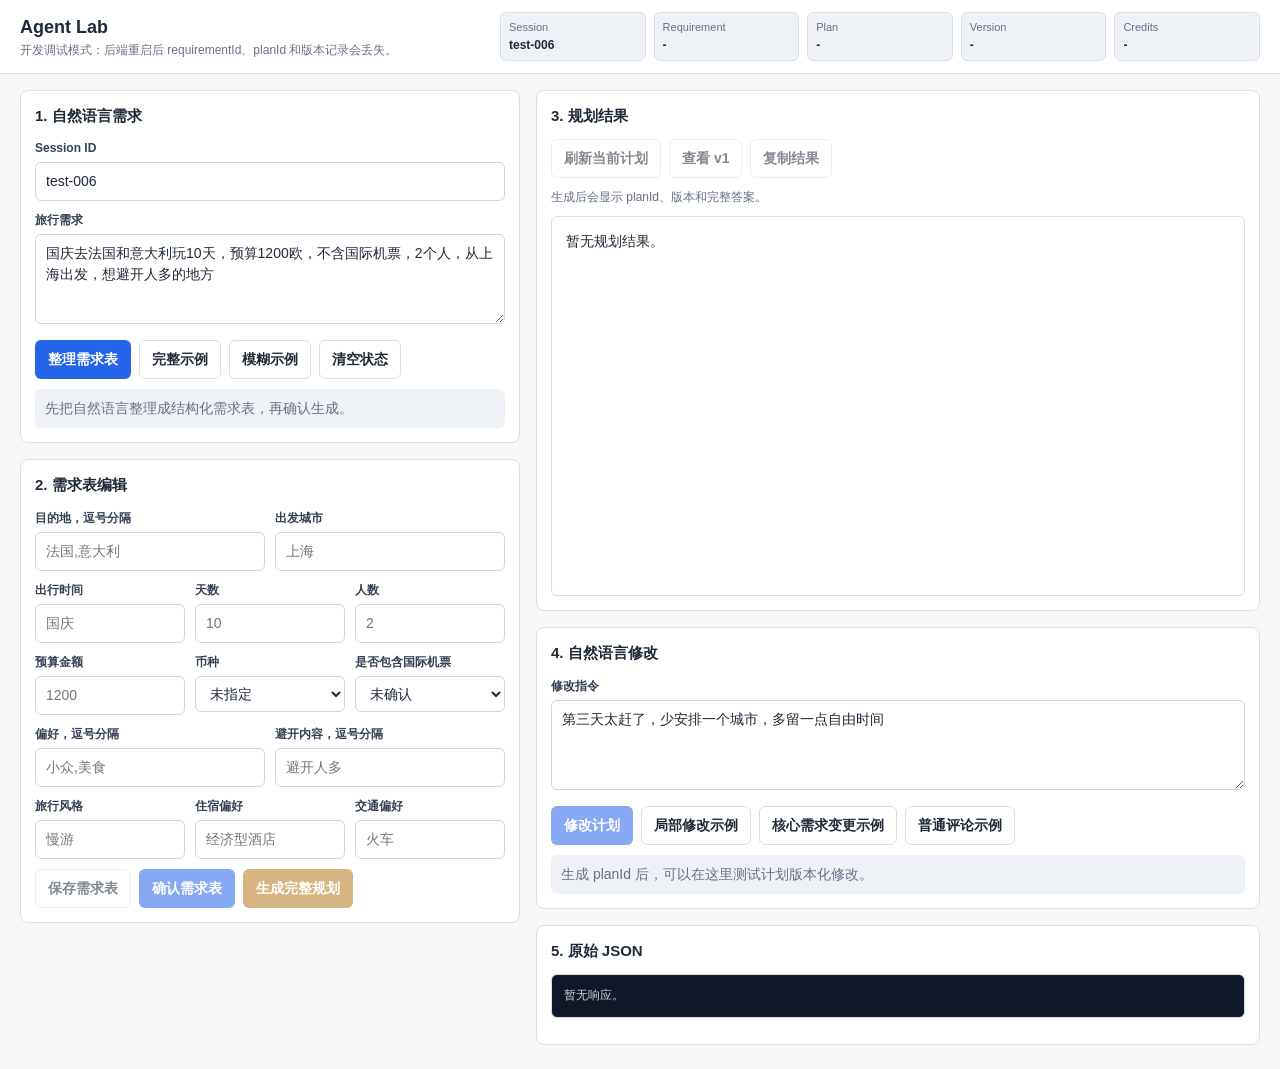
==== AgentProjectTrip/src/main/resources/static/agent-lab.html @ be80ed80 "阶段6.5： 增加了测试性质的前端页面，它不是正式产品前端，而是一个面向开发和人工测试的 Agent 可视化调试台，用来快速验证第五阶段“结构化需求确认与生成门控”和第六阶段“计划版本化与自然语言修改" ====
<!doctype html>
<html lang="zh-CN">
<head>
  <meta charset="utf-8">
  <meta name="viewport" content="width=device-width, initial-scale=1">
  <title>Agent Lab · Travel Planner</title>
  <style>
    :root {
      --bg: #f6f7f9;
      --panel: #ffffff;
      --line: #d9dee7;
      --text: #1f2937;
      --muted: #667085;
      --soft: #eef2f7;
      --primary: #2563eb;
      --primary-dark: #1d4ed8;
      --ok: #14804a;
      --warn: #9a5b00;
      --danger: #b42318;
      --radius: 8px;
    }

    * {
      box-sizing: border-box;
    }

    body {
      margin: 0;
      background: var(--bg);
      color: var(--text);
      font-family: "Segoe UI", "Microsoft YaHei", Arial, sans-serif;
      font-size: 14px;
      line-height: 1.5;
    }

    header {
      position: sticky;
      top: 0;
      z-index: 10;
      border-bottom: 1px solid var(--line);
      background: rgba(255, 255, 255, 0.96);
      backdrop-filter: blur(8px);
    }

    .topbar {
      display: flex;
      align-items: center;
      justify-content: space-between;
      gap: 16px;
      max-width: 1440px;
      margin: 0 auto;
      padding: 12px 20px;
    }

    h1 {
      margin: 0;
      font-size: 18px;
      letter-spacing: 0;
    }

    h2 {
      margin: 0 0 12px;
      font-size: 15px;
    }

    h3 {
      margin: 14px 0 8px;
      font-size: 13px;
      color: var(--muted);
    }

    .subtle {
      color: var(--muted);
      font-size: 12px;
    }

    .layout {
      display: grid;
      grid-template-columns: minmax(360px, 500px) minmax(480px, 1fr);
      gap: 16px;
      max-width: 1440px;
      margin: 0 auto;
      padding: 16px 20px 24px;
    }

    .stack {
      display: grid;
      gap: 16px;
      align-content: start;
    }

    .panel {
      background: var(--panel);
      border: 1px solid var(--line);
      border-radius: var(--radius);
      padding: 14px;
    }

    .status-grid {
      display: grid;
      grid-template-columns: repeat(5, minmax(0, 1fr));
      gap: 8px;
      min-width: min(760px, 100%);
    }

    .status-item {
      border: 1px solid var(--line);
      border-radius: 6px;
      padding: 6px 8px;
      background: var(--soft);
      min-width: 0;
    }

    .status-item span {
      display: block;
      color: var(--muted);
      font-size: 11px;
    }

    .status-item strong {
      display: block;
      overflow: hidden;
      text-overflow: ellipsis;
      white-space: nowrap;
      font-size: 12px;
    }

    label {
      display: block;
      margin-bottom: 5px;
      color: #344054;
      font-size: 12px;
      font-weight: 600;
    }

    input,
    select,
    textarea {
      width: 100%;
      border: 1px solid #cfd6e3;
      border-radius: 6px;
      padding: 8px 10px;
      background: #fff;
      color: var(--text);
      font: inherit;
      outline: none;
    }

    input:focus,
    select:focus,
    textarea:focus {
      border-color: var(--primary);
      box-shadow: 0 0 0 2px rgba(37, 99, 235, 0.12);
    }

    textarea {
      min-height: 90px;
      resize: vertical;
    }

    .grid-2 {
      display: grid;
      grid-template-columns: 1fr 1fr;
      gap: 10px;
    }

    .grid-3 {
      display: grid;
      grid-template-columns: 1fr 1fr 1fr;
      gap: 10px;
    }

    .actions {
      display: flex;
      flex-wrap: wrap;
      gap: 8px;
      margin-top: 10px;
    }

    button {
      border: 1px solid transparent;
      border-radius: 6px;
      padding: 8px 12px;
      background: var(--primary);
      color: #fff;
      font: inherit;
      font-weight: 600;
      cursor: pointer;
    }

    button:hover:not(:disabled) {
      background: var(--primary-dark);
    }

    button:disabled {
      cursor: not-allowed;
      opacity: 0.55;
    }

    button.secondary {
      border-color: var(--line);
      background: #fff;
      color: var(--text);
    }

    button.secondary:hover:not(:disabled) {
      background: var(--soft);
    }

    button.warn {
      background: #b7791f;
    }

    .badge {
      display: inline-flex;
      align-items: center;
      min-height: 22px;
      border-radius: 999px;
      padding: 2px 8px;
      background: var(--soft);
      color: var(--muted);
      font-size: 12px;
      font-weight: 600;
    }

    .badge.ok {
      background: #e7f8ef;
      color: var(--ok);
    }

    .badge.warn {
      background: #fff5db;
      color: var(--warn);
    }

    .badge.error {
      background: #ffebe9;
      color: var(--danger);
    }

    .message {
      margin: 10px 0 0;
      border-radius: 6px;
      padding: 9px 10px;
      background: var(--soft);
      color: var(--muted);
      white-space: pre-wrap;
    }

    .message.error {
      background: #ffebe9;
      color: var(--danger);
    }

    .message.ok {
      background: #e7f8ef;
      color: var(--ok);
    }

    .message.warn {
      background: #fff5db;
      color: var(--warn);
    }

    .missing-list,
    .warning-list {
      margin: 8px 0 0;
      padding-left: 18px;
      color: var(--muted);
    }

    .warning-list {
      color: var(--warn);
    }

    .answer-box {
      min-height: 380px;
      max-height: 70vh;
      overflow: auto;
      border: 1px solid var(--line);
      border-radius: 6px;
      padding: 14px;
      background: #fff;
      white-space: pre-wrap;
      word-break: break-word;
      font-family: "Segoe UI", "Microsoft YaHei", Arial, sans-serif;
    }

    .json-box {
      max-height: 360px;
      overflow: auto;
      border: 1px solid var(--line);
      border-radius: 6px;
      padding: 12px;
      background: #101828;
      color: #d0d5dd;
      white-space: pre-wrap;
      word-break: break-word;
      font-family: Consolas, "Courier New", monospace;
      font-size: 12px;
    }

    .loading-bar {
      display: none;
      height: 3px;
      overflow: hidden;
      background: #dbeafe;
    }

    .loading-bar.active {
      display: block;
    }

    .loading-bar::before {
      content: "";
      display: block;
      width: 35%;
      height: 100%;
      background: var(--primary);
      animation: loading 1.2s ease-in-out infinite;
    }

    @keyframes loading {
      0% { transform: translateX(-120%); }
      100% { transform: translateX(320%); }
    }

    @media (max-width: 980px) {
      .topbar {
        align-items: flex-start;
        flex-direction: column;
      }

      .status-grid {
        grid-template-columns: 1fr 1fr;
      }

      .layout {
        grid-template-columns: 1fr;
      }
    }

    @media (max-width: 640px) {
      .grid-2,
      .grid-3 {
        grid-template-columns: 1fr;
      }

      .layout {
        padding: 12px;
      }
    }
  </style>
</head>
<body>
<header>
  <div class="topbar">
    <div>
      <h1>Agent Lab</h1>
      <div class="subtle">开发调试模式：后端重启后 requirementId、planId 和版本记录会丢失。</div>
    </div>
    <div class="status-grid">
      <div class="status-item">
        <span>Session</span>
        <strong id="sessionLabel">test-006</strong>
      </div>
      <div class="status-item">
        <span>Requirement</span>
        <strong id="requirementLabel">-</strong>
      </div>
      <div class="status-item">
        <span>Plan</span>
        <strong id="planLabel">-</strong>
      </div>
      <div class="status-item">
        <span>Version</span>
        <strong id="versionLabel">-</strong>
      </div>
      <div class="status-item">
        <span>Credits</span>
        <strong id="creditsLabel">-</strong>
      </div>
    </div>
  </div>
  <div id="loadingBar" class="loading-bar"></div>
</header>

<main class="layout">
  <section class="stack">
    <div class="panel">
      <h2>1. 自然语言需求</h2>
      <label for="sessionInput">Session ID</label>
      <input id="sessionInput" value="test-006">
      <label for="naturalInput" style="margin-top:10px;">旅行需求</label>
      <textarea id="naturalInput">国庆去法国和意大利玩10天，预算1200欧，不含国际机票，2个人，从上海出发，想避开人多的地方</textarea>
      <div class="actions">
        <button id="draftBtn">整理需求表</button>
        <button class="secondary" id="exampleCompleteBtn">完整示例</button>
        <button class="secondary" id="exampleVagueBtn">模糊示例</button>
        <button class="secondary" id="resetBtn">清空状态</button>
      </div>
      <div id="draftMessage" class="message">先把自然语言整理成结构化需求表，再确认生成。</div>
    </div>

    <div class="panel">
      <h2>2. 需求表编辑</h2>
      <div class="grid-2">
        <div>
          <label for="destinationsInput">目的地，逗号分隔</label>
          <input id="destinationsInput" placeholder="法国,意大利">
        </div>
        <div>
          <label for="departureCityInput">出发城市</label>
          <input id="departureCityInput" placeholder="上海">
        </div>
      </div>
      <div class="grid-3" style="margin-top:10px;">
        <div>
          <label for="startDateTextInput">出行时间</label>
          <input id="startDateTextInput" placeholder="国庆">
        </div>
        <div>
          <label for="durationDaysInput">天数</label>
          <input id="durationDaysInput" type="number" min="1" placeholder="10">
        </div>
        <div>
          <label for="travelerCountInput">人数</label>
          <input id="travelerCountInput" type="number" min="1" placeholder="2">
        </div>
      </div>
      <div class="grid-3" style="margin-top:10px;">
        <div>
          <label for="budgetAmountInput">预算金额</label>
          <input id="budgetAmountInput" type="number" min="0" step="1" placeholder="1200">
        </div>
        <div>
          <label for="budgetCurrencyInput">币种</label>
          <select id="budgetCurrencyInput">
            <option value="">未指定</option>
            <option value="EUR">EUR</option>
            <option value="CNY">CNY</option>
            <option value="USD">USD</option>
            <option value="GBP">GBP</option>
          </select>
        </div>
        <div>
          <label for="flightBudgetInput">是否包含国际机票</label>
          <select id="flightBudgetInput">
            <option value="">未确认</option>
            <option value="true">包含</option>
            <option value="false">不包含</option>
          </select>
        </div>
      </div>
      <div class="grid-2" style="margin-top:10px;">
        <div>
          <label for="preferencesInput">偏好，逗号分隔</label>
          <input id="preferencesInput" placeholder="小众,美食">
        </div>
        <div>
          <label for="avoidancesInput">避开内容，逗号分隔</label>
          <input id="avoidancesInput" placeholder="避开人多">
        </div>
      </div>
      <div class="grid-3" style="margin-top:10px;">
        <div>
          <label for="travelStyleInput">旅行风格</label>
          <input id="travelStyleInput" placeholder="慢游">
        </div>
        <div>
          <label for="accommodationInput">住宿偏好</label>
          <input id="accommodationInput" placeholder="经济型酒店">
        </div>
        <div>
          <label for="transportInput">交通偏好</label>
          <input id="transportInput" placeholder="火车">
        </div>
      </div>
      <div class="actions">
        <button id="saveBtn" class="secondary">保存需求表</button>
        <button id="confirmBtn">确认需求表</button>
        <button id="generateBtn" class="warn">生成完整规划</button>
      </div>
      <div id="validationBox"></div>
    </div>
  </section>

  <section class="stack">
    <div class="panel">
      <h2>3. 规划结果</h2>
      <div class="actions" style="margin-top:0;margin-bottom:10px;">
        <button class="secondary" id="loadPlanBtn">刷新当前计划</button>
        <button class="secondary" id="loadV1Btn">查看 v1</button>
        <button class="secondary" id="copyAnswerBtn">复制结果</button>
      </div>
      <div id="resultMeta" class="subtle">生成后会显示 planId、版本和完整答案。</div>
      <div id="answerBox" class="answer-box" style="margin-top:10px;">暂无规划结果。</div>
    </div>

    <div class="panel">
      <h2>4. 自然语言修改</h2>
      <label for="modifyInput">修改指令</label>
      <textarea id="modifyInput">第三天太赶了，少安排一个城市，多留一点自由时间</textarea>
      <div class="actions">
        <button id="modifyBtn">修改计划</button>
        <button class="secondary" id="exampleLocalBtn">局部修改示例</button>
        <button class="secondary" id="exampleRequirementBtn">核心需求变更示例</button>
        <button class="secondary" id="exampleCommentBtn">普通评论示例</button>
      </div>
      <div id="modifyMessage" class="message">生成 planId 后，可以在这里测试计划版本化修改。</div>
    </div>

    <div class="panel">
      <h2>5. 原始 JSON</h2>
      <pre id="jsonBox" class="json-box">暂无响应。</pre>
    </div>
  </section>
</main>

<script>
  const state = {
    sessionId: "test-006",
    requirementId: null,
    planId: null,
    currentVersion: null,
    remainingCredits: null,
    spec: null,
    validation: null,
    graphResult: null,
    currentAnswer: null,
    lastRawResponse: null,
    loading: false
  };

  const el = (id) => document.getElementById(id);

  const fields = {
    sessionInput: el("sessionInput"),
    naturalInput: el("naturalInput"),
    destinations: el("destinationsInput"),
    departureCity: el("departureCityInput"),
    startDateText: el("startDateTextInput"),
    durationDays: el("durationDaysInput"),
    travelerCount: el("travelerCountInput"),
    budgetAmount: el("budgetAmountInput"),
    budgetCurrency: el("budgetCurrencyInput"),
    flightBudget: el("flightBudgetInput"),
    preferences: el("preferencesInput"),
    avoidances: el("avoidancesInput"),
    travelStyle: el("travelStyleInput"),
    accommodation: el("accommodationInput"),
    transport: el("transportInput"),
    modifyInput: el("modifyInput")
  };

  function setLoading(value, label) {
    state.loading = value;
    el("loadingBar").classList.toggle("active", value);
    const buttons = document.querySelectorAll("button");
    buttons.forEach((button) => button.disabled = value);
    if (label) {
      showMessage("draftMessage", label, "ok");
    }
    renderStatus();
  }

  async function api(path, options = {}) {
    const response = await fetch(path, {
      headers: {
        "Content-Type": "application/json; charset=utf-8",
        ...(options.headers || {})
      },
      ...options
    });

    const text = await response.text();
    let body = text;
    try {
      body = text ? JSON.parse(text) : null;
    } catch (ignored) {
      body = text;
    }

    state.lastRawResponse = body;
    renderJson(body);

    if (!response.ok) {
      const message = extractErrorMessage(body) || `HTTP ${response.status}`;
      const error = new Error(message);
      error.body = body;
      error.status = response.status;
      throw error;
    }
    return body;
  }

  function extractErrorMessage(body) {
    if (!body) return "";
    if (typeof body === "string") return body;
    return body.assistantMessage
      || body.question
      || body.graphResult?.answer
      || body.graphResult?.errorMessage
      || body.message
      || "";
  }

  function parseCsv(value) {
    if (!value || !value.trim()) return [];
    return value.split(/[,，]/)
      .map((item) => item.trim())
      .filter(Boolean);
  }

  function csv(values) {
    return Array.isArray(values) ? values.join(",") : "";
  }

  function numberOrNull(value) {
    if (value === null || value === undefined || String(value).trim() === "") {
      return null;
    }
    const parsed = Number(value);
    return Number.isFinite(parsed) ? parsed : null;
  }

  function intOrNull(value) {
    const parsed = numberOrNull(value);
    return parsed === null ? null : Math.trunc(parsed);
  }

  function boolOrNull(value) {
    if (value === "true") return true;
    if (value === "false") return false;
    return null;
  }

  function fillForm(spec) {
    const safe = spec || {};
    fields.destinations.value = csv(safe.destinations);
    fields.departureCity.value = safe.departureCity || "";
    fields.startDateText.value = safe.startDateText || "";
    fields.durationDays.value = safe.durationDays ?? "";
    fields.travelerCount.value = safe.travelerCount ?? "";
    fields.budgetAmount.value = safe.budgetAmount ?? "";
    fields.budgetCurrency.value = safe.budgetCurrency || "";
    fields.flightBudget.value = safe.budgetIncludesInternationalFlight === true
      ? "true"
      : safe.budgetIncludesInternationalFlight === false
        ? "false"
        : "";
    fields.preferences.value = csv(safe.preferences);
    fields.avoidances.value = csv(safe.avoidances);
    fields.travelStyle.value = safe.travelStyle || "";
    fields.accommodation.value = safe.accommodationPreference || "";
    fields.transport.value = safe.transportPreference || "";
  }

  function readSpecFromForm() {
    const current = state.spec || {};
    return {
      ...current,
      requirementId: state.requirementId || current.requirementId || null,
      sessionId: fields.sessionInput.value.trim() || state.sessionId,
      destinations: parseCsv(fields.destinations.value),
      departureCity: fields.departureCity.value.trim() || null,
      startDateText: fields.startDateText.value.trim() || null,
      durationDays: intOrNull(fields.durationDays.value),
      travelerCount: intOrNull(fields.travelerCount.value),
      budgetAmount: numberOrNull(fields.budgetAmount.value),
      budgetCurrency: fields.budgetCurrency.value || null,
      budgetIncludesInternationalFlight: boolOrNull(fields.flightBudget.value),
      preferences: parseCsv(fields.preferences.value),
      avoidances: parseCsv(fields.avoidances.value),
      travelStyle: fields.travelStyle.value.trim() || null,
      accommodationPreference: fields.accommodation.value.trim() || null,
      transportPreference: fields.transport.value.trim() || null
    };
  }

  function applyDraftResponse(data) {
    state.requirementId = data.requirementId || data.spec?.requirementId || state.requirementId;
    state.spec = data.spec || state.spec;
    state.validation = data.validation || null;
    fillForm(state.spec);
    showMessage("draftMessage", data.assistantMessage || "需求表已更新。", state.validation?.readyToConfirm ? "ok" : "");
    renderValidation();
    renderStatus();
  }

  async function draftRequirement() {
    state.sessionId = fields.sessionInput.value.trim() || "test-006";
    setLoading(true, "整理需求表中...");
    try {
      const data = await api("/api/v1/requirements/draft", {
        method: "POST",
        body: JSON.stringify({
          sessionId: state.sessionId,
          message: fields.naturalInput.value.trim()
        })
      });
      applyDraftResponse(data);
    } catch (error) {
      showMessage("draftMessage", error.message, "error");
    } finally {
      setLoading(false);
    }
  }

  async function saveRequirement() {
    if (!state.requirementId) {
      showMessage("draftMessage", "请先整理需求表。", "error");
      return;
    }
    setLoading(true, "保存需求表中...");
    try {
      const data = await api(`/api/v1/requirements/${encodeURIComponent(state.requirementId)}`, {
        method: "PUT",
        body: JSON.stringify(readSpecFromForm())
      });
      applyDraftResponse(data);
    } catch (error) {
      showMessage("draftMessage", error.message, "error");
    } finally {
      setLoading(false);
    }
  }

  async function confirmRequirement() {
    if (!state.requirementId) {
      showMessage("draftMessage", "请先整理需求表。", "error");
      return;
    }
    setLoading(true, "确认需求表中...");
    try {
      const data = await api(`/api/v1/requirements/${encodeURIComponent(state.requirementId)}/confirm`, {
        method: "POST",
        body: JSON.stringify({ spec: readSpecFromForm() })
      });
      applyDraftResponse(data);
      showMessage("draftMessage", "需求表已确认，可以生成完整规划。", "ok");
    } catch (error) {
      if (error.body?.spec || error.body?.validation) {
        applyDraftResponse(error.body);
      }
      showMessage("draftMessage", error.message, "error");
    } finally {
      setLoading(false);
    }
  }

  async function generatePlan() {
    if (!state.requirementId) {
      showMessage("draftMessage", "请先整理并确认需求表。", "error");
      return;
    }
    setLoading(true, "生成完整规划中，这一步可能需要 1-2 分钟...");
    try {
      const data = await api(`/api/v1/requirements/${encodeURIComponent(state.requirementId)}/generate`, {
        method: "POST",
        body: "{}"
      });
      state.planId = data.planId || state.planId;
      state.remainingCredits = data.remainingCredits;
      state.graphResult = data.graphResult || null;
      state.currentAnswer = data.graphResult?.answer || state.currentAnswer;
      renderAnswer(state.currentAnswer || "生成完成，但响应中没有 answer。");
      showMessage("draftMessage", data.planId ? `生成成功，planId=${data.planId}` : "生成完成。", "ok");
      if (state.planId) {
        await loadPlan(false);
      }
    } catch (error) {
      showMessage("draftMessage", error.message, "error");
      if (error.body?.graphResult?.answer) {
        renderAnswer(error.body.graphResult.answer);
      }
    } finally {
      setLoading(false);
      renderStatus();
    }
  }

  async function loadPlan(showErrors = true) {
    if (!state.planId) {
      if (showErrors) showMessage("modifyMessage", "还没有 planId，请先生成完整规划。", "error");
      return;
    }
    setLoading(true, "读取计划中...");
    try {
      const data = await api(`/api/v1/plans/${encodeURIComponent(state.planId)}`);
      state.currentVersion = data.currentVersion || state.currentVersion;
      state.currentAnswer = data.currentAnswer || state.currentAnswer;
      state.spec = data.requirementSpec || state.spec;
      fillForm(state.spec);
      renderAnswer(state.currentAnswer || "计划存在，但当前答案为空。");
      showMessage("modifyMessage", "当前计划已刷新。", "ok");
    } catch (error) {
      if (showErrors) {
        showMessage("modifyMessage", error.message, "error");
      }
    } finally {
      setLoading(false);
      renderStatus();
    }
  }

  async function loadVersion(version) {
    if (!state.planId) {
      showMessage("modifyMessage", "还没有 planId，请先生成完整规划。", "error");
      return;
    }
    setLoading(true, `读取 v${version} 中...`);
    try {
      const data = await api(`/api/v1/plans/${encodeURIComponent(state.planId)}/versions/${version}`);
      state.currentVersion = data.version || state.currentVersion;
      state.currentAnswer = data.finalAnswer || state.currentAnswer;
      renderAnswer(state.currentAnswer || `v${version} 没有答案。`);
      showMessage("modifyMessage", `已读取 v${version}。`, "ok");
    } catch (error) {
      showMessage("modifyMessage", error.message, "error");
    } finally {
      setLoading(false);
      renderStatus();
    }
  }

  async function modifyPlan() {
    if (!state.planId) {
      showMessage("modifyMessage", "还没有 planId，请先生成完整规划。", "error");
      return;
    }
    setLoading(true, "修改计划中...");
    try {
      const data = await api(`/api/v1/plans/${encodeURIComponent(state.planId)}/modify`, {
        method: "POST",
        body: JSON.stringify({
          sessionId: state.sessionId,
          message: fields.modifyInput.value.trim()
        })
      });
      handleModifyResponse(data);
    } catch (error) {
      showMessage("modifyMessage", error.message, "error");
      if (error.body) handleModifyResponse(error.body);
    } finally {
      setLoading(false);
      renderStatus();
    }
  }

  function handleModifyResponse(data) {
    if (!data) return;
    if (data.status === "UPDATED") {
      state.currentVersion = data.version || state.currentVersion;
      state.currentAnswer = data.answer || state.currentAnswer;
      renderAnswer(state.currentAnswer);
      showMessage("modifyMessage", data.assistantMessage || `已生成 v${state.currentVersion}。`, "ok");
      return;
    }

    if (data.status === "REQUIREMENT_NEEDS_CONFIRMATION" || data.status === "REQUIREMENT_NEEDS_USER_INPUT") {
      state.spec = data.requirementSpec || state.spec;
      state.validation = data.validation || null;
      fillForm(state.spec);
      renderValidation();
      showMessage("modifyMessage", data.assistantMessage || "核心需求已变化，请确认需求表。", "warn");
      return;
    }

    if (data.status === "NEEDS_CLARIFICATION") {
      showMessage("modifyMessage", data.question || data.assistantMessage || "需要进一步确认修改范围。", "warn");
      return;
    }

    if (data.status === "DIRECT_COMMENT") {
      showMessage("modifyMessage", data.assistantMessage || "计划保持不变。", "ok");
      return;
    }

    showMessage("modifyMessage", data.assistantMessage || data.status || "修改请求已返回。", data.status === "ERROR" ? "error" : "");
  }

  function renderValidation() {
    const validation = state.validation;
    if (!validation) {
      el("validationBox").innerHTML = "";
      return;
    }

    const statusBadge = validation.readyToConfirm
      ? '<span class="badge ok">READY_TO_CONFIRM</span>'
      : '<span class="badge warn">NEEDS_USER_INPUT</span>';

    const missing = Array.isArray(validation.missingFields) && validation.missingFields.length
      ? `<h3>缺失字段</h3><ul class="missing-list">${validation.missingFields.map((item) => `<li>${escapeHtml(item)}</li>`).join("")}</ul>`
      : "";

    const warnings = Array.isArray(validation.warnings) && validation.warnings.length
      ? `<h3>提醒</h3><ul class="warning-list">${validation.warnings.map((item) => `<li>${escapeHtml(item)}</li>`).join("")}</ul>`
      : "";

    const blockers = Array.isArray(validation.blockingReasons) && validation.blockingReasons.length
      ? `<h3>阻塞原因</h3><ul class="missing-list">${validation.blockingReasons.map((item) => `<li>${escapeHtml(item)}</li>`).join("")}</ul>`
      : "";

    el("validationBox").innerHTML = `
      <div style="margin-top:12px;">${statusBadge}</div>
      ${missing}
      ${blockers}
      ${warnings}
    `;
  }

  function renderAnswer(answer) {
    el("answerBox").textContent = answer || "暂无规划结果。";
    el("resultMeta").textContent = `planId=${state.planId || "-"} · version=${state.currentVersion || "-"} · requirementId=${state.requirementId || "-"}`;
  }

  function renderJson(data) {
    el("jsonBox").textContent = data === undefined
      ? "暂无响应。"
      : JSON.stringify(data, null, 2);
  }

  function renderStatus() {
    state.sessionId = fields.sessionInput.value.trim() || state.sessionId || "test-006";
    el("sessionLabel").textContent = state.sessionId || "-";
    el("requirementLabel").textContent = state.requirementId || "-";
    el("planLabel").textContent = state.planId || "-";
    el("versionLabel").textContent = state.currentVersion ? `v${state.currentVersion}` : "-";
    el("creditsLabel").textContent = state.remainingCredits ?? "-";

    el("saveBtn").disabled = state.loading || !state.requirementId;
    el("confirmBtn").disabled = state.loading || !state.requirementId;
    el("generateBtn").disabled = state.loading || !state.requirementId;
    el("loadPlanBtn").disabled = state.loading || !state.planId;
    el("loadV1Btn").disabled = state.loading || !state.planId;
    el("copyAnswerBtn").disabled = state.loading || !state.currentAnswer;
    el("modifyBtn").disabled = state.loading || !state.planId;
  }

  function showMessage(id, text, type = "") {
    const box = el(id);
    box.textContent = text || "";
    box.className = `message ${type || ""}`.trim();
  }

  function resetState() {
    state.requirementId = null;
    state.planId = null;
    state.currentVersion = null;
    state.remainingCredits = null;
    state.spec = null;
    state.validation = null;
    state.graphResult = null;
    state.currentAnswer = null;
    state.lastRawResponse = null;
    fillForm(null);
    renderValidation();
    renderAnswer(null);
    renderJson(undefined);
    showMessage("draftMessage", "状态已清空，可以重新整理需求表。");
    showMessage("modifyMessage", "生成 planId 后，可以在这里测试计划版本化修改。");
    renderStatus();
  }

  function escapeHtml(value) {
    return String(value ?? "")
      .replace(/&/g, "&amp;")
      .replace(/</g, "&lt;")
      .replace(/>/g, "&gt;")
      .replace(/"/g, "&quot;")
      .replace(/'/g, "&#039;");
  }

  async function copyAnswer() {
    if (!state.currentAnswer) return;
    try {
      await navigator.clipboard.writeText(state.currentAnswer);
      showMessage("modifyMessage", "已复制当前规划结果。", "ok");
    } catch (ignored) {
      showMessage("modifyMessage", "浏览器不允许自动复制，可以手动选择结果文本。", "warn");
    }
  }

  el("draftBtn").addEventListener("click", draftRequirement);
  el("saveBtn").addEventListener("click", saveRequirement);
  el("confirmBtn").addEventListener("click", confirmRequirement);
  el("generateBtn").addEventListener("click", generatePlan);
  el("loadPlanBtn").addEventListener("click", () => loadPlan(true));
  el("loadV1Btn").addEventListener("click", () => loadVersion(1));
  el("modifyBtn").addEventListener("click", modifyPlan);
  el("copyAnswerBtn").addEventListener("click", copyAnswer);
  el("resetBtn").addEventListener("click", resetState);

  el("exampleCompleteBtn").addEventListener("click", () => {
    fields.naturalInput.value = "国庆去法国和意大利玩10天，预算1200欧，不含国际机票，2个人，从上海出发，想避开人多的地方";
  });
  el("exampleVagueBtn").addEventListener("click", () => {
    fields.naturalInput.value = "我想下个月去欧洲玩，帮我安排";
  });
  el("exampleLocalBtn").addEventListener("click", () => {
    fields.modifyInput.value = "第三天太赶了，少安排一个城市，多留一点自由时间";
  });
  el("exampleRequirementBtn").addEventListener("click", () => {
    fields.modifyInput.value = "预算改成900欧，不想住青旅，改成经济型酒店";
  });
  el("exampleCommentBtn").addEventListener("click", () => {
    fields.modifyInput.value = "这个方案不错，我先看看";
  });

  fields.sessionInput.addEventListener("input", renderStatus);
  renderStatus();
</script>
</body>
</html>
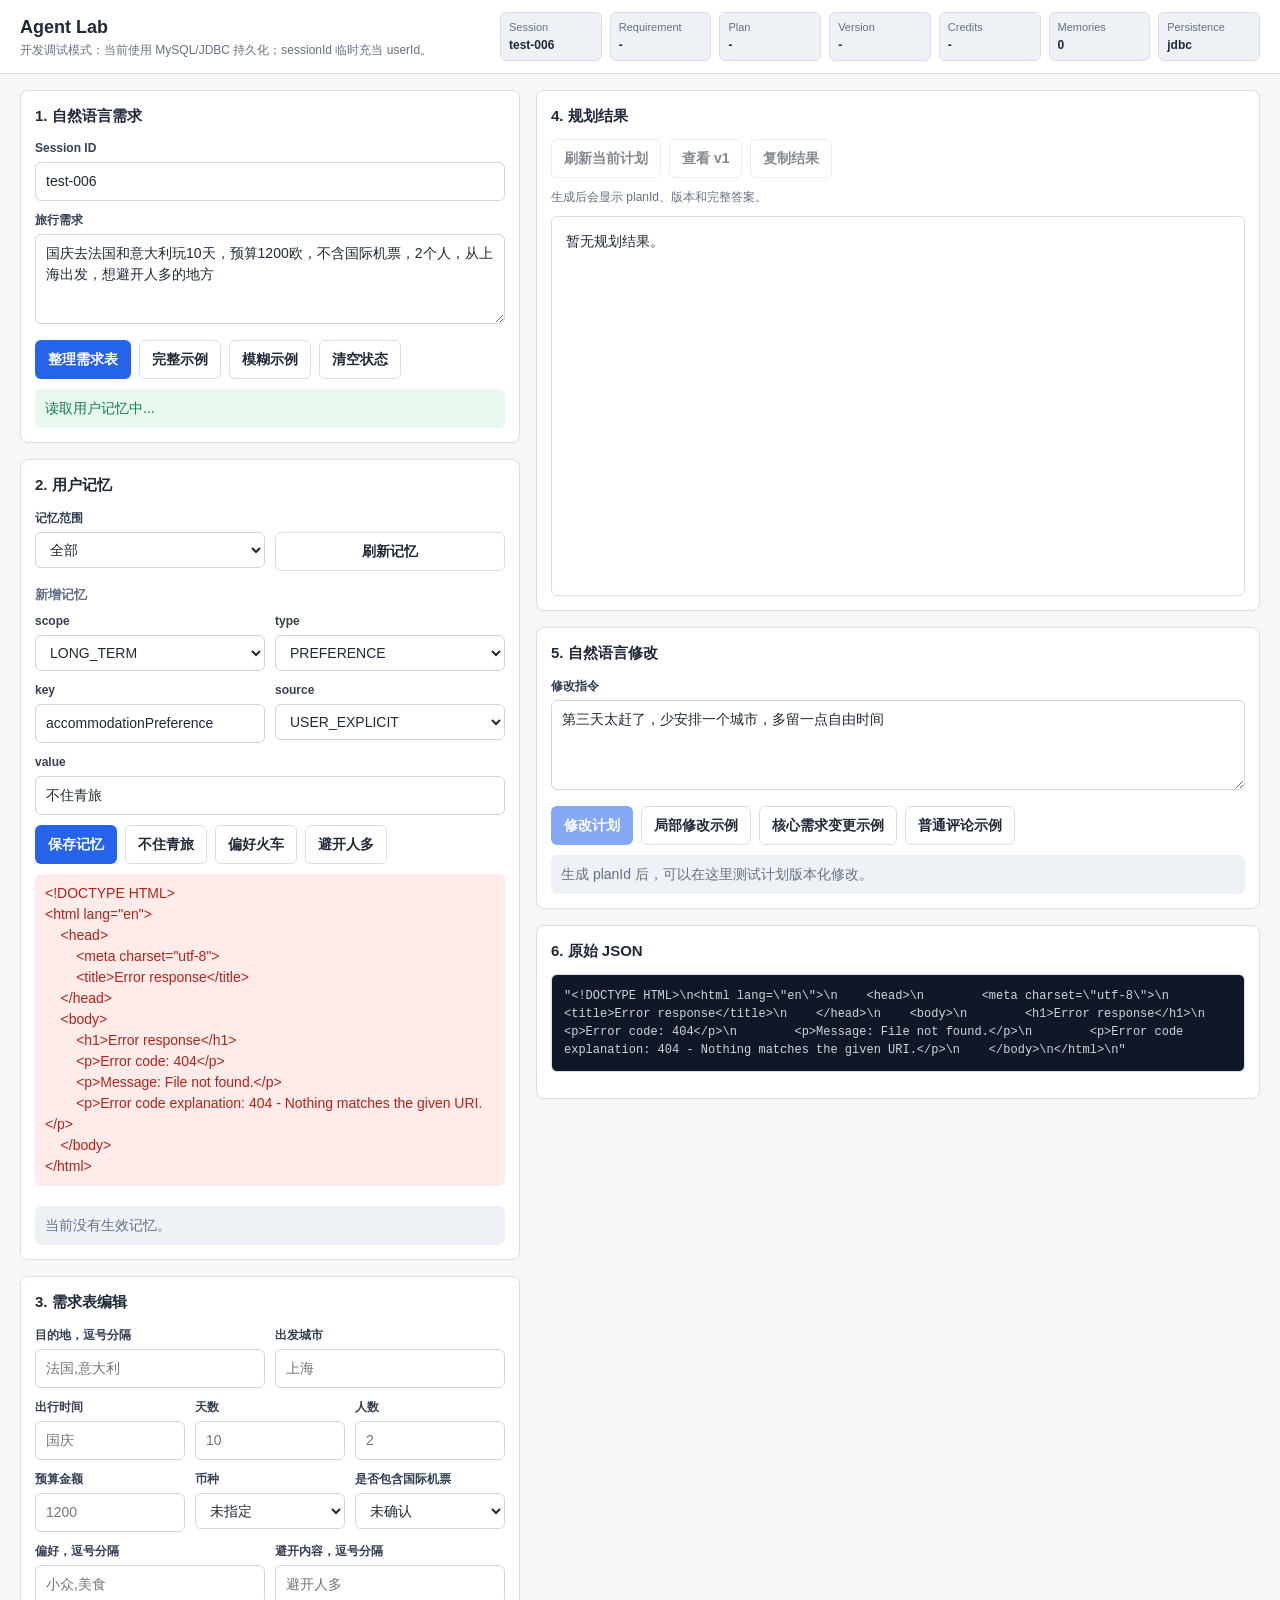
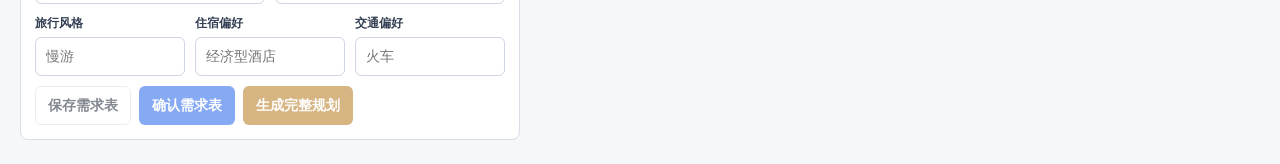
==== commit fb7d379d: "阶段7.5 将长短期记忆接入测试html前端页面" ====
--- a/AgentProjectTrip/src/main/resources/static/agent-lab.html
+++ b/AgentProjectTrip/src/main/resources/static/agent-lab.html
@@ -98,7 +98,7 @@
 
     .status-grid {
       display: grid;
-      grid-template-columns: repeat(5, minmax(0, 1fr));
+      grid-template-columns: repeat(7, minmax(0, 1fr));
       gap: 8px;
       min-width: min(760px, 100%);
     }
@@ -211,6 +211,16 @@
       background: #b7791f;
     }
 
+    button.danger {
+      background: #b42318;
+    }
+
+    button.tiny {
+      padding: 4px 8px;
+      font-size: 12px;
+      font-weight: 600;
+    }
+
     .badge {
       display: inline-flex;
       align-items: center;
@@ -236,6 +246,51 @@
     .badge.error {
       background: #ffebe9;
       color: var(--danger);
+    }
+
+    .badge.long-term {
+      background: #e7f0ff;
+      color: #1d4ed8;
+    }
+
+    .badge.short-term {
+      background: #fff5db;
+      color: var(--warn);
+    }
+
+    .memory-list {
+      display: grid;
+      gap: 8px;
+      margin-top: 10px;
+    }
+
+    .memory-item {
+      display: grid;
+      grid-template-columns: 1fr auto;
+      gap: 8px;
+      align-items: start;
+      border: 1px solid var(--line);
+      border-radius: 6px;
+      padding: 9px 10px;
+      background: #fff;
+    }
+
+    .memory-main {
+      min-width: 0;
+    }
+
+    .memory-value {
+      margin-top: 5px;
+      word-break: break-word;
+    }
+
+    .memory-meta {
+      display: flex;
+      flex-wrap: wrap;
+      gap: 6px;
+      margin-top: 6px;
+      color: var(--muted);
+      font-size: 12px;
     }
 
     .message {
@@ -357,7 +412,7 @@
   <div class="topbar">
     <div>
       <h1>Agent Lab</h1>
-      <div class="subtle">开发调试模式：后端重启后 requirementId、planId 和版本记录会丢失。</div>
+      <div class="subtle">开发调试模式：当前使用 MySQL/JDBC 持久化；sessionId 临时充当 userId。</div>
     </div>
     <div class="status-grid">
       <div class="status-item">
@@ -379,6 +434,14 @@
       <div class="status-item">
         <span>Credits</span>
         <strong id="creditsLabel">-</strong>
+      </div>
+      <div class="status-item">
+        <span>Memories</span>
+        <strong id="memoryCountLabel">0</strong>
+      </div>
+      <div class="status-item">
+        <span>Persistence</span>
+        <strong id="persistenceLabel">jdbc</strong>
       </div>
     </div>
   </div>
@@ -403,7 +466,72 @@
     </div>
 
     <div class="panel">
-      <h2>2. 需求表编辑</h2>
+      <h2>2. 用户记忆</h2>
+      <div class="grid-2">
+        <div>
+          <label for="memoryScopeFilter">记忆范围</label>
+          <select id="memoryScopeFilter">
+            <option value="">全部</option>
+            <option value="LONG_TERM">LONG_TERM</option>
+            <option value="SHORT_TERM">SHORT_TERM</option>
+          </select>
+        </div>
+        <div>
+          <label>&nbsp;</label>
+          <button id="loadMemoriesBtn" class="secondary" style="width:100%;">刷新记忆</button>
+        </div>
+      </div>
+
+      <h3>新增记忆</h3>
+      <div class="grid-2">
+        <div>
+          <label for="memoryScopeInput">scope</label>
+          <select id="memoryScopeInput">
+            <option value="LONG_TERM">LONG_TERM</option>
+            <option value="SHORT_TERM">SHORT_TERM</option>
+          </select>
+        </div>
+        <div>
+          <label for="memoryTypeInput">type</label>
+          <select id="memoryTypeInput">
+            <option value="PREFERENCE">PREFERENCE</option>
+            <option value="CONSTRAINT">CONSTRAINT</option>
+            <option value="FACT">FACT</option>
+            <option value="HISTORY">HISTORY</option>
+            <option value="SYSTEM">SYSTEM</option>
+          </select>
+        </div>
+      </div>
+      <div class="grid-2" style="margin-top:10px;">
+        <div>
+          <label for="memoryKeyInput">key</label>
+          <input id="memoryKeyInput" value="accommodationPreference">
+        </div>
+        <div>
+          <label for="memorySourceInput">source</label>
+          <select id="memorySourceInput">
+            <option value="USER_EXPLICIT">USER_EXPLICIT</option>
+            <option value="MANUAL">MANUAL</option>
+            <option value="PLAN_FEEDBACK">PLAN_FEEDBACK</option>
+            <option value="CONFIRMED_REQUIREMENT">CONFIRMED_REQUIREMENT</option>
+            <option value="SYSTEM_EVENT">SYSTEM_EVENT</option>
+          </select>
+        </div>
+      </div>
+      <label for="memoryValueInput" style="margin-top:10px;">value</label>
+      <input id="memoryValueInput" value="不住青旅">
+      <div class="actions">
+        <button id="saveMemoryBtn">保存记忆</button>
+        <button class="secondary" id="memoryExampleHotelBtn">不住青旅</button>
+        <button class="secondary" id="memoryExampleTrainBtn">偏好火车</button>
+        <button class="secondary" id="memoryExampleCrowdBtn">避开人多</button>
+      </div>
+      <div id="memoryMessage" class="message">长期记忆会影响后续规划；短期记忆只用于当前会话。</div>
+      <div id="memoryList" class="memory-list"></div>
+    </div>
+
+    <div class="panel">
+      <h2>3. 需求表编辑</h2>
       <div class="grid-2">
         <div>
           <label for="destinationsInput">目的地，逗号分隔</label>
@@ -487,7 +615,7 @@
 
   <section class="stack">
     <div class="panel">
-      <h2>3. 规划结果</h2>
+      <h2>4. 规划结果</h2>
       <div class="actions" style="margin-top:0;margin-bottom:10px;">
         <button class="secondary" id="loadPlanBtn">刷新当前计划</button>
         <button class="secondary" id="loadV1Btn">查看 v1</button>
@@ -498,7 +626,7 @@
     </div>
 
     <div class="panel">
-      <h2>4. 自然语言修改</h2>
+      <h2>5. 自然语言修改</h2>
       <label for="modifyInput">修改指令</label>
       <textarea id="modifyInput">第三天太赶了，少安排一个城市，多留一点自由时间</textarea>
       <div class="actions">
@@ -511,7 +639,7 @@
     </div>
 
     <div class="panel">
-      <h2>5. 原始 JSON</h2>
+      <h2>6. 原始 JSON</h2>
       <pre id="jsonBox" class="json-box">暂无响应。</pre>
     </div>
   </section>
@@ -528,6 +656,9 @@
     validation: null,
     graphResult: null,
     currentAnswer: null,
+    memories: [],
+    memoryScopeFilter: "",
+    persistenceMode: "jdbc",
     lastRawResponse: null,
     loading: false
   };
@@ -550,7 +681,13 @@
     travelStyle: el("travelStyleInput"),
     accommodation: el("accommodationInput"),
     transport: el("transportInput"),
-    modifyInput: el("modifyInput")
+    modifyInput: el("modifyInput"),
+    memoryScopeFilter: el("memoryScopeFilter"),
+    memoryScope: el("memoryScopeInput"),
+    memoryType: el("memoryTypeInput"),
+    memoryKey: el("memoryKeyInput"),
+    memoryValue: el("memoryValueInput"),
+    memorySource: el("memorySourceInput")
   };
 
   function setLoading(value, label) {
@@ -738,6 +875,7 @@
         body: JSON.stringify({ spec: readSpecFromForm() })
       });
       applyDraftResponse(data);
+      await loadMemories(false);
       showMessage("draftMessage", "需求表已确认，可以生成完整规划。", "ok");
     } catch (error) {
       if (error.body?.spec || error.body?.validation) {
@@ -780,6 +918,83 @@
     }
   }
 
+  async function loadMemories(showUserMessage = true) {
+    state.sessionId = fields.sessionInput.value.trim() || state.sessionId || "test-006";
+    state.memoryScopeFilter = fields.memoryScopeFilter.value || "";
+    const params = new URLSearchParams({ sessionId: state.sessionId });
+    if (state.memoryScopeFilter) {
+      params.set("scope", state.memoryScopeFilter);
+    }
+
+    setLoading(true, "读取用户记忆中...");
+    try {
+      const data = await api(`/api/v1/memories?${params.toString()}`);
+      state.memories = Array.isArray(data.memories) ? data.memories : [];
+      renderMemories();
+      if (showUserMessage) {
+        showMessage("memoryMessage", data.assistantMessage || "已刷新用户记忆。", state.memories.length ? "ok" : "");
+      }
+    } catch (error) {
+      showMessage("memoryMessage", error.message || "读取记忆失败。", "error");
+    } finally {
+      setLoading(false);
+      renderStatus();
+    }
+  }
+
+  async function saveMemory() {
+    state.sessionId = fields.sessionInput.value.trim() || state.sessionId || "test-006";
+    const key = fields.memoryKey.value.trim();
+    const value = fields.memoryValue.value.trim();
+    if (!key || !value) {
+      showMessage("memoryMessage", "记忆 key 和 value 不能为空。", "error");
+      return;
+    }
+
+    setLoading(true, "保存用户记忆中...");
+    try {
+      const data = await api("/api/v1/memories", {
+        method: "POST",
+        body: JSON.stringify({
+          sessionId: state.sessionId,
+          scope: fields.memoryScope.value,
+          type: fields.memoryType.value,
+          key,
+          value,
+          source: fields.memorySource.value
+        })
+      });
+      state.memories = Array.isArray(data.memories) ? data.memories : state.memories;
+      fields.memoryScopeFilter.value = "";
+      state.memoryScopeFilter = "";
+      renderMemories();
+      showMessage("memoryMessage", data.assistantMessage || "已保存用户记忆。", "ok");
+    } catch (error) {
+      showMessage("memoryMessage", error.message || "保存记忆失败。", "error");
+    } finally {
+      setLoading(false);
+      renderStatus();
+    }
+  }
+
+  async function deactivateMemory(memoryId) {
+    if (!memoryId) return;
+    setLoading(true, "禁用用户记忆中...");
+    try {
+      const data = await api(`/api/v1/memories/${encodeURIComponent(memoryId)}`, {
+        method: "DELETE"
+      });
+      state.memories = state.memories.filter((memory) => memory.memoryId !== memoryId);
+      renderMemories();
+      showMessage("memoryMessage", data.assistantMessage || "已禁用用户记忆。", "ok");
+    } catch (error) {
+      showMessage("memoryMessage", error.message || "禁用记忆失败。", "error");
+    } finally {
+      setLoading(false);
+      renderStatus();
+    }
+  }
+
   async function loadPlan(showErrors = true) {
     if (!state.planId) {
       if (showErrors) showMessage("modifyMessage", "还没有 planId，请先生成完整规划。", "error");
@@ -911,6 +1126,69 @@
     `;
   }
 
+  function renderMemories() {
+    const list = el("memoryList");
+    if (!state.memories || state.memories.length === 0) {
+      list.innerHTML = '<div class="message">当前没有生效记忆。</div>';
+      renderStatus();
+      return;
+    }
+
+    list.innerHTML = state.memories.map((memory) => {
+      const scope = memory.scope || "UNKNOWN";
+      const type = memory.type || "UNKNOWN";
+      const badgeClass = scope === "LONG_TERM" ? "long-term" : scope === "SHORT_TERM" ? "short-term" : "";
+      const confidence = memory.confidence ?? "-";
+      return `
+        <div class="memory-item">
+          <div class="memory-main">
+            <div>
+              <span class="badge ${badgeClass}">${escapeHtml(scope)}</span>
+              <span class="badge">${escapeHtml(type)}</span>
+            </div>
+            <div class="memory-value">
+              <strong>${escapeHtml(memory.key || "-")}</strong>
+              <span>=</span>
+              <span>${escapeHtml(memory.value || "-")}</span>
+            </div>
+            <div class="memory-meta">
+              <span>source: ${escapeHtml(memory.source || "-")}</span>
+              <span>confidence: ${escapeHtml(confidence)}</span>
+              <span title="${escapeHtml(memory.memoryId || "")}">id: ${escapeHtml(shortId(memory.memoryId))}</span>
+            </div>
+          </div>
+          <button class="secondary tiny memory-disable-btn" data-memory-id="${escapeHtml(memory.memoryId || "")}">禁用</button>
+        </div>
+      `;
+    }).join("");
+    renderStatus();
+  }
+
+  function shortId(value) {
+    if (!value) return "-";
+    return value.length <= 14 ? value : `${value.slice(0, 10)}...`;
+  }
+
+  function fillMemoryExample(kind) {
+    fields.memoryScope.value = "LONG_TERM";
+    fields.memoryType.value = "PREFERENCE";
+    fields.memorySource.value = "USER_EXPLICIT";
+    if (kind === "hotel") {
+      fields.memoryKey.value = "accommodationPreference";
+      fields.memoryValue.value = "不住青旅";
+      return;
+    }
+    if (kind === "train") {
+      fields.memoryKey.value = "transportPreference";
+      fields.memoryValue.value = "偏好火车";
+      return;
+    }
+    if (kind === "crowd") {
+      fields.memoryKey.value = "avoidances";
+      fields.memoryValue.value = "避开人多";
+    }
+  }
+
   function renderAnswer(answer) {
     el("answerBox").textContent = answer || "暂无规划结果。";
     el("resultMeta").textContent = `planId=${state.planId || "-"} · version=${state.currentVersion || "-"} · requirementId=${state.requirementId || "-"}`;
@@ -929,6 +1207,8 @@
     el("planLabel").textContent = state.planId || "-";
     el("versionLabel").textContent = state.currentVersion ? `v${state.currentVersion}` : "-";
     el("creditsLabel").textContent = state.remainingCredits ?? "-";
+    el("memoryCountLabel").textContent = state.memories?.length ?? 0;
+    el("persistenceLabel").textContent = state.persistenceMode || "jdbc";
 
     el("saveBtn").disabled = state.loading || !state.requirementId;
     el("confirmBtn").disabled = state.loading || !state.requirementId;
@@ -937,6 +1217,8 @@
     el("loadV1Btn").disabled = state.loading || !state.planId;
     el("copyAnswerBtn").disabled = state.loading || !state.currentAnswer;
     el("modifyBtn").disabled = state.loading || !state.planId;
+    el("loadMemoriesBtn").disabled = state.loading;
+    el("saveMemoryBtn").disabled = state.loading;
   }
 
   function showMessage(id, text, type = "") {
@@ -961,6 +1243,7 @@
     renderJson(undefined);
     showMessage("draftMessage", "状态已清空，可以重新整理需求表。");
     showMessage("modifyMessage", "生成 planId 后，可以在这里测试计划版本化修改。");
+    showMessage("memoryMessage", "已清空计划调试状态，用户记忆保留。");
     renderStatus();
   }
 
@@ -992,6 +1275,18 @@
   el("modifyBtn").addEventListener("click", modifyPlan);
   el("copyAnswerBtn").addEventListener("click", copyAnswer);
   el("resetBtn").addEventListener("click", resetState);
+  el("loadMemoriesBtn").addEventListener("click", () => loadMemories(true));
+  el("saveMemoryBtn").addEventListener("click", saveMemory);
+  el("memoryExampleHotelBtn").addEventListener("click", () => fillMemoryExample("hotel"));
+  el("memoryExampleTrainBtn").addEventListener("click", () => fillMemoryExample("train"));
+  el("memoryExampleCrowdBtn").addEventListener("click", () => fillMemoryExample("crowd"));
+
+  fields.memoryScopeFilter.addEventListener("change", () => loadMemories(true));
+  el("memoryList").addEventListener("click", (event) => {
+    const button = event.target.closest(".memory-disable-btn");
+    if (!button) return;
+    deactivateMemory(button.dataset.memoryId);
+  });
 
   el("exampleCompleteBtn").addEventListener("click", () => {
     fields.naturalInput.value = "国庆去法国和意大利玩10天，预算1200欧，不含国际机票，2个人，从上海出发，想避开人多的地方";
@@ -1011,6 +1306,8 @@
 
   fields.sessionInput.addEventListener("input", renderStatus);
   renderStatus();
+  renderMemories();
+  loadMemories(false);
 </script>
 </body>
 </html>
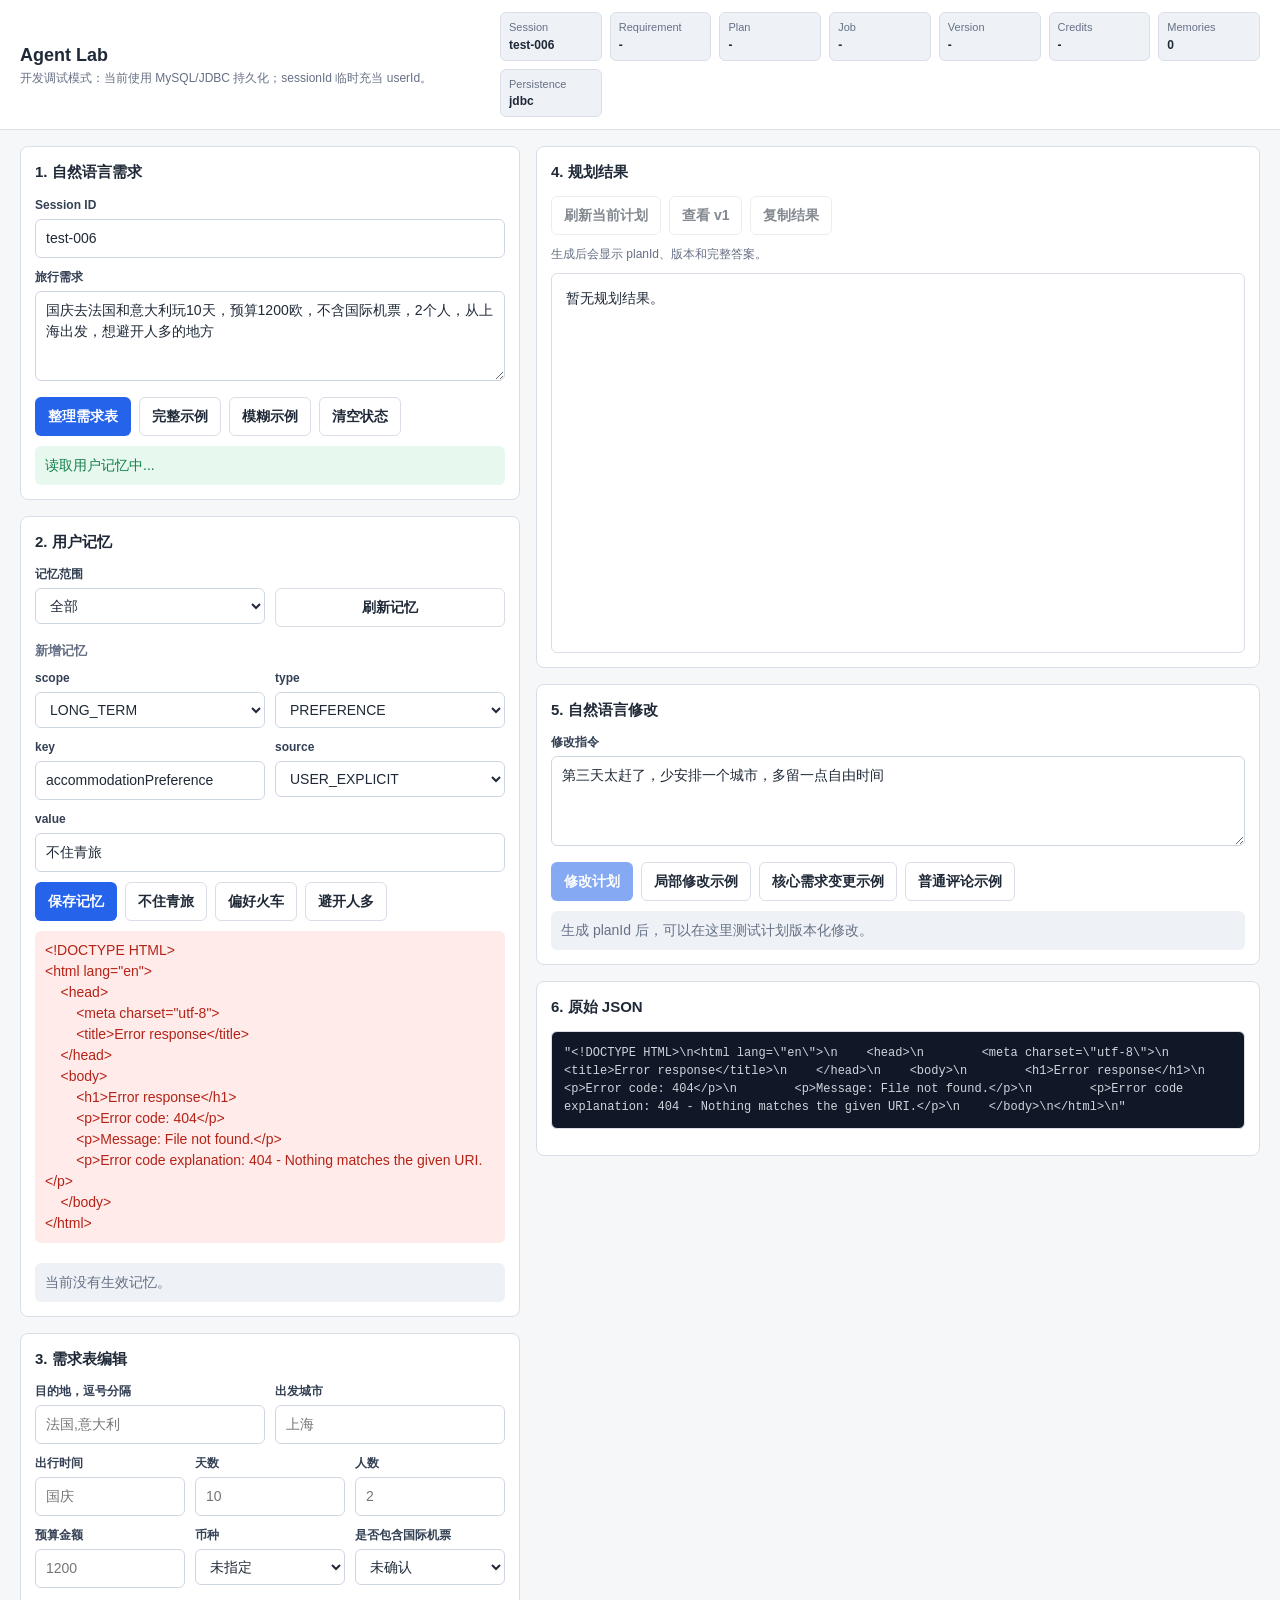
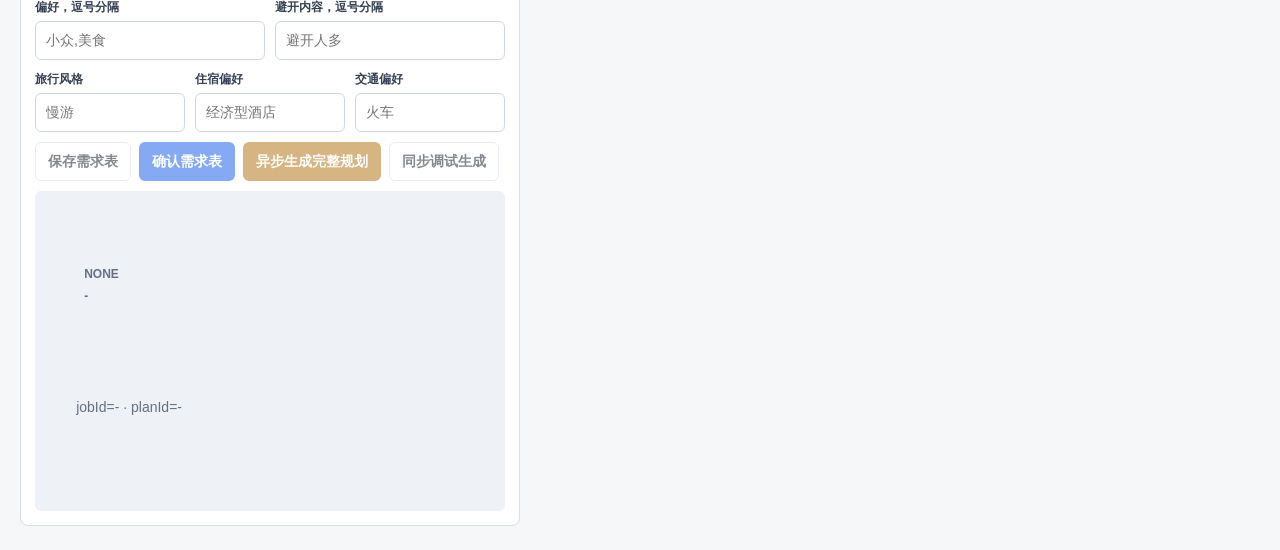
==== commit 5ef38792: "阶段9 正式前端 MVP 页面 把开发调试台升级成用户能完整体验的正式页面 阶段10 需求表单体验完善 把结构化需求表做成产品核心，降低无效输入和 token 浪费 阶段11 异步生成进度和结果页完善" ====
--- a/AgentProjectTrip/src/main/resources/static/agent-lab.html
+++ b/AgentProjectTrip/src/main/resources/static/agent-lab.html
@@ -428,6 +428,10 @@
         <strong id="planLabel">-</strong>
       </div>
       <div class="status-item">
+        <span>Job</span>
+        <strong id="jobLabel">-</strong>
+      </div>
+      <div class="status-item">
         <span>Version</span>
         <strong id="versionLabel">-</strong>
       </div>
@@ -607,9 +611,11 @@
       <div class="actions">
         <button id="saveBtn" class="secondary">保存需求表</button>
         <button id="confirmBtn">确认需求表</button>
-        <button id="generateBtn" class="warn">生成完整规划</button>
+        <button id="generateBtn" class="warn">异步生成完整规划</button>
+        <button id="syncGenerateBtn" class="secondary">同步调试生成</button>
       </div>
       <div id="validationBox"></div>
+      <div id="jobBox" class="message">暂无生成任务。</div>
     </div>
   </section>
 
@@ -646,10 +652,16 @@
 </main>
 
 <script>
+  // 调试台的前端“单一状态源”：所有接口响应先写入 state，再由 render* 方法刷新页面。
   const state = {
     sessionId: "test-006",
     requirementId: null,
     planId: null,
+    jobId: null,
+    jobStatus: null,
+    jobStage: null,
+    jobError: null,
+    jobTimer: null,
     currentVersion: null,
     remainingCredits: null,
     spec: null,
@@ -663,8 +675,10 @@
     loading: false
   };
 
+  // 简化 DOM 查询，下面所有事件绑定和渲染逻辑都通过 id 取元素。
   const el = (id) => document.getElementById(id);
 
+  // 表单字段集中管理，避免每个函数里重复 document.getElementById。
   const fields = {
     sessionInput: el("sessionInput"),
     naturalInput: el("naturalInput"),
@@ -691,6 +705,7 @@
   };
 
   function setLoading(value, label) {
+    // loading 会统一控制顶部进度条、按钮禁用状态和状态栏，避免用户重复点击造成并发请求。
     state.loading = value;
     el("loadingBar").classList.toggle("active", value);
     const buttons = document.querySelectorAll("button");
@@ -702,6 +717,7 @@
   }
 
   async function api(path, options = {}) {
+    // 所有后端调用都走这个包装函数：统一设置 JSON header、解析响应、记录调试 JSON。
     const response = await fetch(path, {
       headers: {
         "Content-Type": "application/json; charset=utf-8",
@@ -713,6 +729,7 @@
     const text = await response.text();
     let body = text;
     try {
+      // 后端大多数接口返回 JSON；少数旧接口可能返回纯文本，所以解析失败时保留原文本。
       body = text ? JSON.parse(text) : null;
     } catch (ignored) {
       body = text;
@@ -722,6 +739,7 @@
     renderJson(body);
 
     if (!response.ok) {
+      // 把 HTTP 错误转换成 JS Error，调用方可以用同一套 catch 分支展示错误。
       const message = extractErrorMessage(body) || `HTTP ${response.status}`;
       const error = new Error(message);
       error.body = body;
@@ -732,6 +750,7 @@
   }
 
   function extractErrorMessage(body) {
+    // 不同接口的错误字段不同，这里按“最适合给用户看”的顺序取第一个可用文本。
     if (!body) return "";
     if (typeof body === "string") return body;
     return body.assistantMessage
@@ -743,6 +762,7 @@
   }
 
   function parseCsv(value) {
+    // 表单里多个目的地/偏好用中英文逗号分隔，提交前统一转成数组。
     if (!value || !value.trim()) return [];
     return value.split(/[,，]/)
       .map((item) => item.trim())
@@ -754,6 +774,7 @@
   }
 
   function numberOrNull(value) {
+    // 空输入表示用户没有提供该字段；不要把空字符串误转成 0。
     if (value === null || value === undefined || String(value).trim() === "") {
       return null;
     }
@@ -767,12 +788,14 @@
   }
 
   function boolOrNull(value) {
+    // 下拉框的空值表示“不确定”，对应后端的 null。
     if (value === "true") return true;
     if (value === "false") return false;
     return null;
   }
 
   function fillForm(spec) {
+    // 把后端返回的结构化需求表写回表单，用于草稿抽取、保存后刷新和核心需求变更回填。
     const safe = spec || {};
     fields.destinations.value = csv(safe.destinations);
     fields.departureCity.value = safe.departureCity || "";
@@ -794,6 +817,7 @@
   }
 
   function readSpecFromForm() {
+    // 保存和确认前，从表单重新组装 TravelRequirementSpec；未编辑字段继承当前 state.spec。
     const current = state.spec || {};
     return {
       ...current,
@@ -816,6 +840,7 @@
   }
 
   function applyDraftResponse(data) {
+    // 草稿、保存、确认三个接口返回形状相近，统一在这里更新需求表状态和校验结果。
     state.requirementId = data.requirementId || data.spec?.requirementId || state.requirementId;
     state.spec = data.spec || state.spec;
     state.validation = data.validation || null;
@@ -826,6 +851,7 @@
   }
 
   async function draftRequirement() {
+    // 第一步：自然语言 -> 结构化需求表草稿，不扣费，也不进入完整规划 Graph。
     state.sessionId = fields.sessionInput.value.trim() || "test-006";
     setLoading(true, "整理需求表中...");
     try {
@@ -845,6 +871,7 @@
   }
 
   async function saveRequirement() {
+    // 保存只更新需求表草稿，不代表用户已经确认可以生成完整规划。
     if (!state.requirementId) {
       showMessage("draftMessage", "请先整理需求表。", "error");
       return;
@@ -864,6 +891,7 @@
   }
 
   async function confirmRequirement() {
+    // 确认时会再次提交当前表单，避免用户最后一次编辑还没点“保存”就直接确认。
     if (!state.requirementId) {
       showMessage("draftMessage", "请先整理需求表。", "error");
       return;
@@ -875,6 +903,7 @@
         body: JSON.stringify({ spec: readSpecFromForm() })
       });
       applyDraftResponse(data);
+      // 确认成功后后端会同步部分偏好到用户记忆，这里顺手刷新记忆列表。
       await loadMemories(false);
       showMessage("draftMessage", "需求表已确认，可以生成完整规划。", "ok");
     } catch (error) {
@@ -888,11 +917,40 @@
   }
 
   async function generatePlan() {
+    // 推荐路径：创建异步任务，然后轮询 job 状态，避免浏览器请求等待完整 Graph 执行。
     if (!state.requirementId) {
       showMessage("draftMessage", "请先整理并确认需求表。", "error");
       return;
     }
-    setLoading(true, "生成完整规划中，这一步可能需要 1-2 分钟...");
+    if (isJobActive()) {
+      // 前端也做一层重复点击保护；真正的幂等保护仍在后端 createJob。
+      showMessage("draftMessage", `已有生成任务正在运行：${state.jobId}`, "warn");
+      return;
+    }
+    setLoading(true, "创建异步生成任务中...");
+    try {
+      const data = await api(`/api/v1/requirements/${encodeURIComponent(state.requirementId)}/generate-async`, {
+        method: "POST",
+        body: "{}"
+      });
+      applyJobResponse(data);
+      showMessage("draftMessage", data.assistantMessage || `已创建生成任务：${data.jobId}`, "ok");
+      startJobPolling();
+    } catch (error) {
+      showMessage("draftMessage", error.message, "error");
+    } finally {
+      setLoading(false);
+      renderStatus();
+    }
+  }
+
+  async function generatePlanSync() {
+    // 同步生成只用于开发调试：请求会一直等到 Graph 返回，耗时较长。
+    if (!state.requirementId) {
+      showMessage("draftMessage", "请先整理并确认需求表。", "error");
+      return;
+    }
+    setLoading(true, "同步生成完整规划中，这一步可能需要 1-2 分钟...");
     try {
       const data = await api(`/api/v1/requirements/${encodeURIComponent(state.requirementId)}/generate`, {
         method: "POST",
@@ -902,6 +960,7 @@
       state.remainingCredits = data.remainingCredits;
       state.graphResult = data.graphResult || null;
       state.currentAnswer = data.graphResult?.answer || state.currentAnswer;
+      // 同步接口直接拿到 GraphResult，因此可以立即渲染最终答案。
       renderAnswer(state.currentAnswer || "生成完成，但响应中没有 answer。");
       showMessage("draftMessage", data.planId ? `生成成功，planId=${data.planId}` : "生成完成。", "ok");
       if (state.planId) {
@@ -918,7 +977,75 @@
     }
   }
 
+  function isJobActive() {
+    // 只有 PENDING/RUNNING 算运行中，SUCCEEDED/FAILED/CANCELLED 都是终态。
+    return state.jobStatus === "PENDING" || state.jobStatus === "RUNNING";
+  }
+
+  function clearJobTimer() {
+    // 切换任务或重置页面时清掉旧轮询，避免多个定时器同时打同一个接口。
+    if (state.jobTimer) {
+      clearTimeout(state.jobTimer);
+      state.jobTimer = null;
+    }
+  }
+
+  function startJobPolling() {
+    // 每次只安排下一次轮询；接口返回后再决定是否继续，便于终态立即停止。
+    clearJobTimer();
+    if (!state.jobId || !isJobActive()) {
+      return;
+    }
+    state.jobTimer = setTimeout(loadJobStatus, 2000);
+  }
+
+  async function loadJobStatus() {
+    // 轮询 jobId：成功后加载 plan，失败后展示错误和可能的降级答案。
+    if (!state.jobId) {
+      return;
+    }
+    try {
+      const data = await api(`/api/v1/jobs/${encodeURIComponent(state.jobId)}`);
+      applyJobResponse(data);
+      if (data.status === "SUCCEEDED") {
+        // 成功任务会携带 planId，随后读取计划详情拿当前版本答案。
+        showMessage("draftMessage", `生成成功，planId=${data.planId || "-"}`, "ok");
+        if (state.planId) {
+          await loadPlan(false);
+        }
+        return;
+      }
+      if (data.status === "FAILED") {
+        // 失败任务可能也带有 Graph 降级答案，尽量展示给调试者看。
+        showMessage("draftMessage", data.errorMessage || data.assistantMessage || "生成任务失败。", "error");
+        const answer = data.result?.graphResult?.answer;
+        if (answer) {
+          renderAnswer(answer);
+        }
+        return;
+      }
+      startJobPolling();
+    } catch (error) {
+      showMessage("draftMessage", error.message || "读取任务状态失败。", "error");
+      startJobPolling();
+    }
+  }
+
+  function applyJobResponse(data) {
+    // 创建任务和查询任务的响应字段相近，统一更新 state 中的任务进度。
+    if (!data) return;
+    state.jobId = data.jobId || state.jobId;
+    state.jobStatus = data.status || state.jobStatus;
+    state.jobStage = data.currentStage || state.jobStage;
+    state.jobError = data.errorMessage || null;
+    state.planId = data.planId || data.result?.planId || state.planId;
+    state.remainingCredits = data.result?.remainingCredits ?? state.remainingCredits;
+    renderJob();
+    renderStatus();
+  }
+
   async function loadMemories(showUserMessage = true) {
+    // 记忆按 sessionId/userId 查询；开发期 sessionId 临时充当用户身份。
     state.sessionId = fields.sessionInput.value.trim() || state.sessionId || "test-006";
     state.memoryScopeFilter = fields.memoryScopeFilter.value || "";
     const params = new URLSearchParams({ sessionId: state.sessionId });
@@ -943,6 +1070,7 @@
   }
 
   async function saveMemory() {
+    // 手动新增记忆用于调试长期偏好，例如住宿、交通和避开项。
     state.sessionId = fields.sessionInput.value.trim() || state.sessionId || "test-006";
     const key = fields.memoryKey.value.trim();
     const value = fields.memoryValue.value.trim();
@@ -978,6 +1106,7 @@
   }
 
   async function deactivateMemory(memoryId) {
+    // 禁用是软删除：后端保留审计记录，但 Planner 后续不会再读取这条记忆。
     if (!memoryId) return;
     setLoading(true, "禁用用户记忆中...");
     try {
@@ -996,6 +1125,7 @@
   }
 
   async function loadPlan(showErrors = true) {
+    // planId 是计划版本化修改的入口；没有 planId 时无法加载当前版本。
     if (!state.planId) {
       if (showErrors) showMessage("modifyMessage", "还没有 planId，请先生成完整规划。", "error");
       return;
@@ -1006,6 +1136,7 @@
       state.currentVersion = data.currentVersion || state.currentVersion;
       state.currentAnswer = data.currentAnswer || state.currentAnswer;
       state.spec = data.requirementSpec || state.spec;
+      // 计划详情会带需求表快照，回填表单方便继续测试核心需求变更。
       fillForm(state.spec);
       renderAnswer(state.currentAnswer || "计划存在，但当前答案为空。");
       showMessage("modifyMessage", "当前计划已刷新。", "ok");
@@ -1020,6 +1151,7 @@
   }
 
   async function loadVersion(version) {
+    // 历史版本读取只更新答案显示，不覆盖当前需求表草稿。
     if (!state.planId) {
       showMessage("modifyMessage", "还没有 planId，请先生成完整规划。", "error");
       return;
@@ -1040,6 +1172,7 @@
   }
 
   async function modifyPlan() {
+    // 修改入口只发自然语言指令，后端再判断是局部重写、核心需求变更还是追问。
     if (!state.planId) {
       showMessage("modifyMessage", "还没有 planId，请先生成完整规划。", "error");
       return;
@@ -1064,8 +1197,10 @@
   }
 
   function handleModifyResponse(data) {
+    // 后端用 status 表达修改结果，前端按状态决定刷新答案、回填需求表或展示追问。
     if (!data) return;
     if (data.status === "UPDATED") {
+      // 局部修改成功会产生新版本和新答案。
       state.currentVersion = data.version || state.currentVersion;
       state.currentAnswer = data.answer || state.currentAnswer;
       renderAnswer(state.currentAnswer);
@@ -1074,6 +1209,7 @@
     }
 
     if (data.status === "REQUIREMENT_NEEDS_CONFIRMATION" || data.status === "REQUIREMENT_NEEDS_USER_INPUT") {
+      // 核心需求改变后不直接生成新计划，而是回到需求表确认流程。
       state.spec = data.requirementSpec || state.spec;
       state.validation = data.validation || null;
       fillForm(state.spec);
@@ -1096,6 +1232,7 @@
   }
 
   function renderValidation() {
+    // 渲染校验结果：缺失字段是阻塞项，warnings 是可继续但要提醒的风险。
     const validation = state.validation;
     if (!validation) {
       el("validationBox").innerHTML = "";
@@ -1127,6 +1264,7 @@
   }
 
   function renderMemories() {
+    // 记忆列表用于观察 Planner 将来会读到哪些长期/短期偏好。
     const list = el("memoryList");
     if (!state.memories || state.memories.length === 0) {
       list.innerHTML = '<div class="message">当前没有生效记忆。</div>';
@@ -1165,11 +1303,13 @@
   }
 
   function shortId(value) {
+    // 顶部状态栏空间有限，长 UUID 只展示前缀，完整值仍保留在 title 或 JSON 面板里。
     if (!value) return "-";
     return value.length <= 14 ? value : `${value.slice(0, 10)}...`;
   }
 
   function fillMemoryExample(kind) {
+    // 示例按钮只是快速填表，不会自动保存，用户仍需点击“保存记忆”。
     fields.memoryScope.value = "LONG_TERM";
     fields.memoryType.value = "PREFERENCE";
     fields.memorySource.value = "USER_EXPLICIT";
@@ -1190,21 +1330,50 @@
   }
 
   function renderAnswer(answer) {
+    // 结果区只负责展示当前答案；planId/version 元信息单独显示在标题下方。
     el("answerBox").textContent = answer || "暂无规划结果。";
     el("resultMeta").textContent = `planId=${state.planId || "-"} · version=${state.currentVersion || "-"} · requirementId=${state.requirementId || "-"}`;
   }
 
+  function renderJob() {
+    // 根据 job status 选择 badge 颜色，让运行中、成功、失败一眼可区分。
+    const status = state.jobStatus || "NONE";
+    const badgeClass = status === "SUCCEEDED"
+      ? "ok"
+      : status === "FAILED" || status === "CANCELLED"
+        ? "error"
+        : isJobActive()
+          ? "warn"
+          : "";
+    const error = state.jobError
+      ? `<div style="margin-top:6px;color:var(--danger);">${escapeHtml(state.jobError)}</div>`
+      : "";
+    el("jobBox").innerHTML = `
+      <div>
+        <span class="badge ${badgeClass}">${escapeHtml(status)}</span>
+        <span class="badge">${escapeHtml(state.jobStage || "-")}</span>
+      </div>
+      <div style="margin-top:6px;">
+        jobId=${escapeHtml(state.jobId || "-")} · planId=${escapeHtml(state.planId || "-")}
+      </div>
+      ${error}
+    `;
+  }
+
   function renderJson(data) {
+    // 右下角 JSON 面板展示最近一次接口响应，便于对照后端 DTO。
     el("jsonBox").textContent = data === undefined
       ? "暂无响应。"
       : JSON.stringify(data, null, 2);
   }
 
   function renderStatus() {
+    // 顶部状态栏和按钮可用性都由当前 state 推导，避免界面和真实状态不同步。
     state.sessionId = fields.sessionInput.value.trim() || state.sessionId || "test-006";
     el("sessionLabel").textContent = state.sessionId || "-";
     el("requirementLabel").textContent = state.requirementId || "-";
     el("planLabel").textContent = state.planId || "-";
+    el("jobLabel").textContent = state.jobId ? shortId(state.jobId) : "-";
     el("versionLabel").textContent = state.currentVersion ? `v${state.currentVersion}` : "-";
     el("creditsLabel").textContent = state.remainingCredits ?? "-";
     el("memoryCountLabel").textContent = state.memories?.length ?? 0;
@@ -1212,7 +1381,8 @@
 
     el("saveBtn").disabled = state.loading || !state.requirementId;
     el("confirmBtn").disabled = state.loading || !state.requirementId;
-    el("generateBtn").disabled = state.loading || !state.requirementId;
+    el("generateBtn").disabled = state.loading || !state.requirementId || isJobActive();
+    el("syncGenerateBtn").disabled = state.loading || !state.requirementId || isJobActive();
     el("loadPlanBtn").disabled = state.loading || !state.planId;
     el("loadV1Btn").disabled = state.loading || !state.planId;
     el("copyAnswerBtn").disabled = state.loading || !state.currentAnswer;
@@ -1228,8 +1398,14 @@
   }
 
   function resetState() {
+    // 重置只清空当前调试流程，不删除后端已经保存的需求表、计划或记忆。
+    clearJobTimer();
     state.requirementId = null;
     state.planId = null;
+    state.jobId = null;
+    state.jobStatus = null;
+    state.jobStage = null;
+    state.jobError = null;
     state.currentVersion = null;
     state.remainingCredits = null;
     state.spec = null;
@@ -1239,6 +1415,7 @@
     state.lastRawResponse = null;
     fillForm(null);
     renderValidation();
+    renderJob();
     renderAnswer(null);
     renderJson(undefined);
     showMessage("draftMessage", "状态已清空，可以重新整理需求表。");
@@ -1248,6 +1425,7 @@
   }
 
   function escapeHtml(value) {
+    // 所有拼接进 innerHTML 的动态文本都必须转义，防止调试数据注入 HTML。
     return String(value ?? "")
       .replace(/&/g, "&amp;")
       .replace(/</g, "&lt;")
@@ -1257,6 +1435,7 @@
   }
 
   async function copyAnswer() {
+    // 复制失败通常是浏览器权限限制，不影响当前计划内容。
     if (!state.currentAnswer) return;
     try {
       await navigator.clipboard.writeText(state.currentAnswer);
@@ -1270,6 +1449,7 @@
   el("saveBtn").addEventListener("click", saveRequirement);
   el("confirmBtn").addEventListener("click", confirmRequirement);
   el("generateBtn").addEventListener("click", generatePlan);
+  el("syncGenerateBtn").addEventListener("click", generatePlanSync);
   el("loadPlanBtn").addEventListener("click", () => loadPlan(true));
   el("loadV1Btn").addEventListener("click", () => loadVersion(1));
   el("modifyBtn").addEventListener("click", modifyPlan);
@@ -1305,6 +1485,7 @@
   });
 
   fields.sessionInput.addEventListener("input", renderStatus);
+  renderJob();
   renderStatus();
   renderMemories();
   loadMemories(false);
